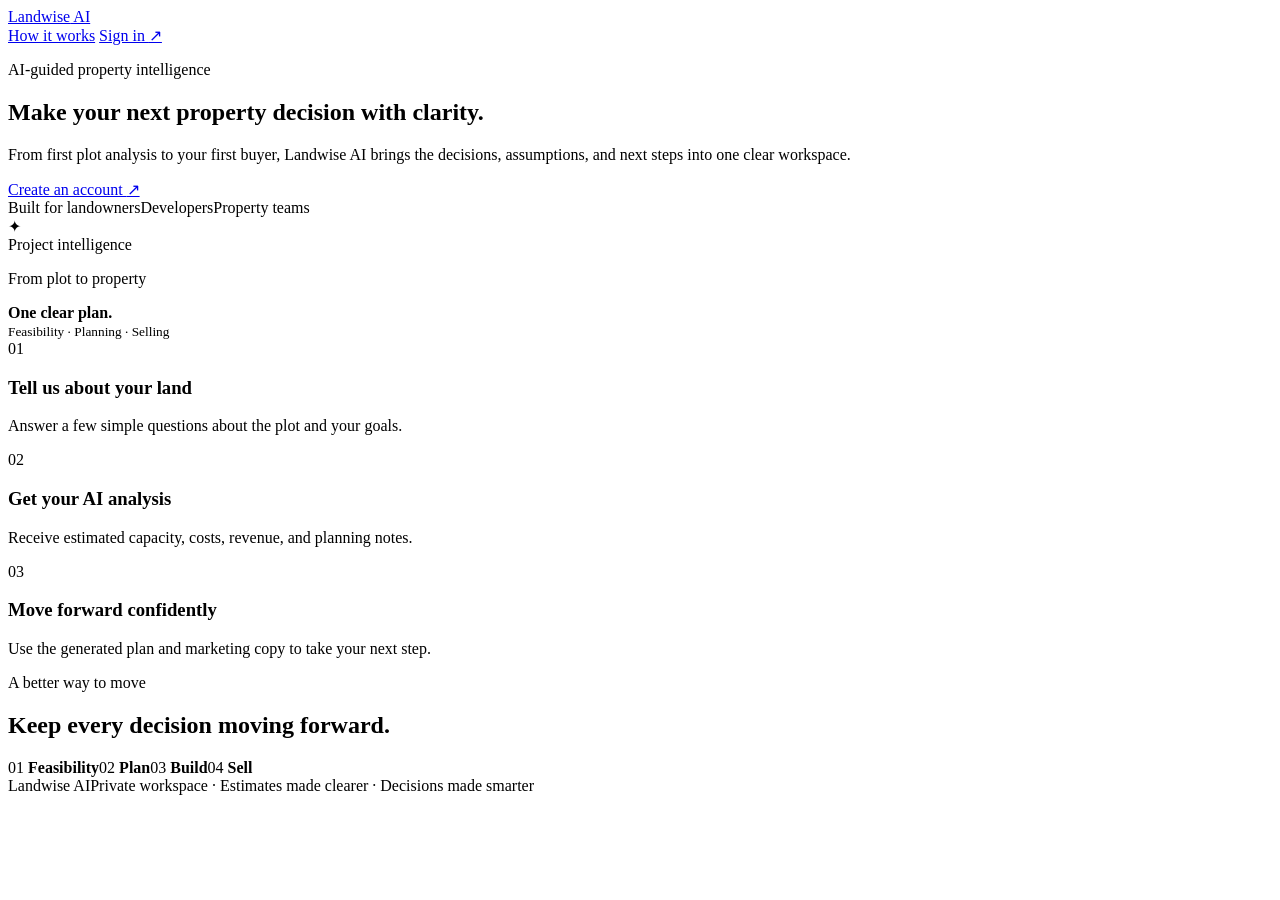
==== app/static/index.html @ 78c3d620 "Move land analysis into private workspace" ====
<!doctype html>
<html lang="en">
  <head>
    <meta charset="UTF-8" />
    <meta name="viewport" content="width=device-width, initial-scale=1.0" />
    <meta name="description" content="Landwise AI helps you understand what to build, what it may cost, and how to market your property." />
    <link rel="canonical" href="https://landwiseai.com/" />
    <meta property="og:type" content="website" />
    <meta property="og:site_name" content="Landwise AI" />
    <meta property="og:title" content="Landwise AI | Build with confidence" />
    <meta property="og:description" content="Turn your land into a smarter investment with AI-guided feasibility planning." />
    <meta property="og:url" content="https://landwiseai.com/" />
    <title>Landwise AI | Build with confidence</title>
    <link rel="icon" type="image/svg+xml" href="/landwise-favicon.svg" />
    <link rel="stylesheet" href="/style.css" />
  </head>
  <body>
    <header class="site-header">
      <a class="brand" href="/">Landwise<span> AI</span></a>
      <nav class="site-nav" aria-label="Primary navigation">
        <a href="#workflow">How it works</a>
        <a class="header-link" href="/login.html">Sign in <span>↗</span></a>
      </nav>
    </header>

    <main>
      <section class="hero">
        <div class="hero-copy">
          <p class="eyebrow">AI-guided property intelligence</p>
          <h1>Make your next property decision with clarity.</h1>
          <p class="hero-text">From first plot analysis to your first buyer, Landwise AI brings the decisions, assumptions, and next steps into one clear workspace.</p>
          <a class="button button-light" href="/login.html">Create an account <span>↗</span></a>
          <div class="hero-proof"><span>Built for landowners</span><span>Developers</span><span>Property teams</span></div>
        </div>
        <div class="hero-card">
          <div class="orb">✦</div>
          <div class="status-line"><span class="status-dot"></span> Project intelligence</div>
          <p>From plot to property</p>
          <strong>One clear plan.</strong>
          <div class="mini-progress"><span></span></div>
          <small>Feasibility · Planning · Selling</small>
        </div>
      </section>

      <section class="steps" id="workflow" aria-label="How it works">
        <article><span>01</span><h3>Tell us about your land</h3><p>Answer a few simple questions about the plot and your goals.</p></article>
        <article><span>02</span><h3>Get your AI analysis</h3><p>Receive estimated capacity, costs, revenue, and planning notes.</p></article>
        <article><span>03</span><h3>Move forward confidently</h3><p>Use the generated plan and marketing copy to take your next step.</p></article>
      </section>

      <section class="workflow-band">
        <div><p class="eyebrow">A better way to move</p><h2>Keep every decision moving forward.</h2></div>
        <div class="workflow-track" aria-label="Development workflow">
          <span class="active">01 <b>Feasibility</b></span><i></i><span>02 <b>Plan</b></span><i></i><span>03 <b>Build</b></span><i></i><span>04 <b>Sell</b></span>
        </div>
      </section>

    </main>
    <footer><span>Landwise AI</span><span>Private workspace · Estimates made clearer · Decisions made smarter</span></footer>
  </body>
</html>
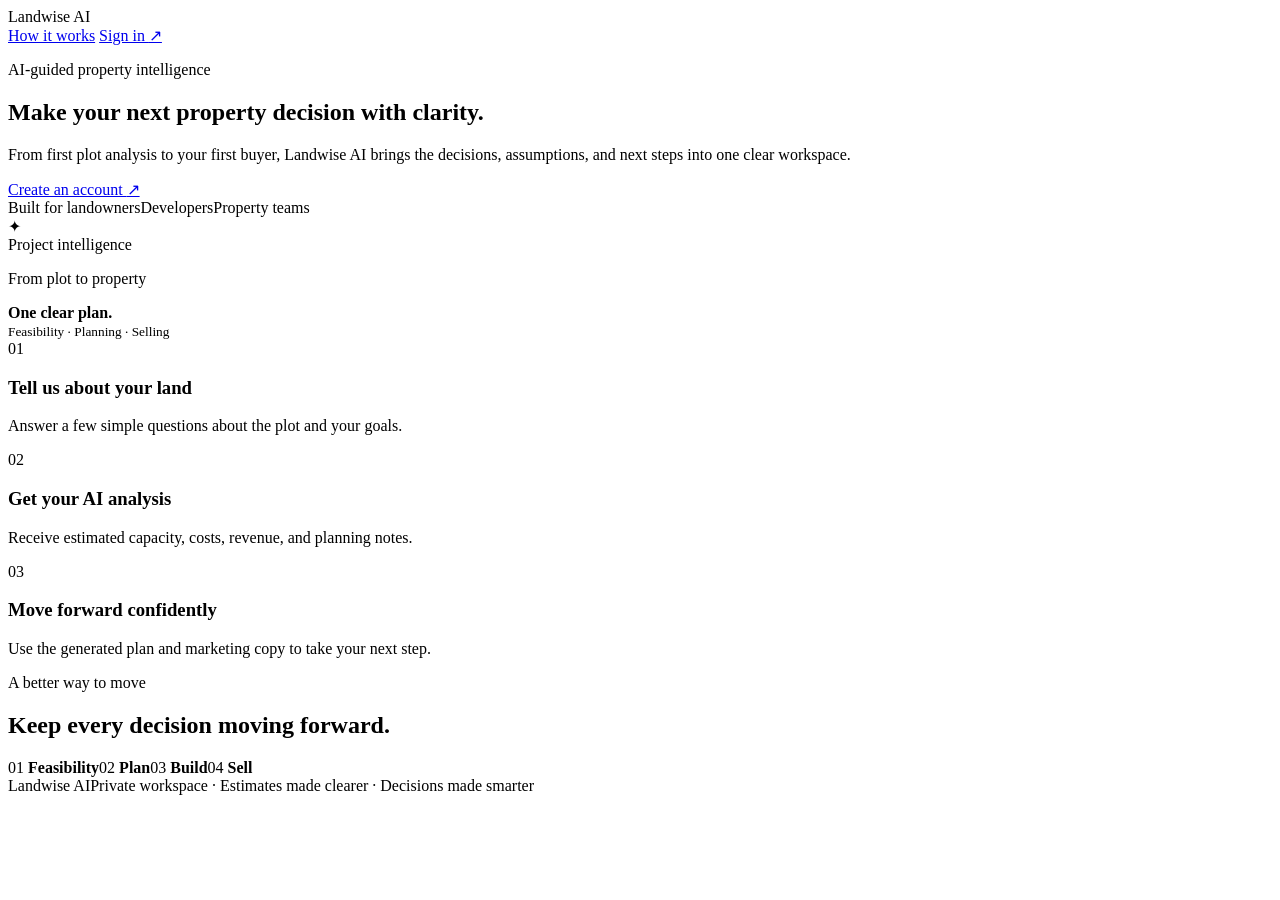
==== commit 1035274b: "Improve storage diagnostics and homepage branding" ====
--- a/app/static/index.html
+++ b/app/static/index.html
@@ -16,7 +16,7 @@
   </head>
   <body>
     <header class="site-header">
-      <a class="brand" href="/">Landwise<span> AI</span></a>
+      <span class="brand">Landwise<span> AI</span></span>
       <nav class="site-nav" aria-label="Primary navigation">
         <a href="#workflow">How it works</a>
         <a class="header-link" href="/login.html">Sign in <span>↗</span></a>
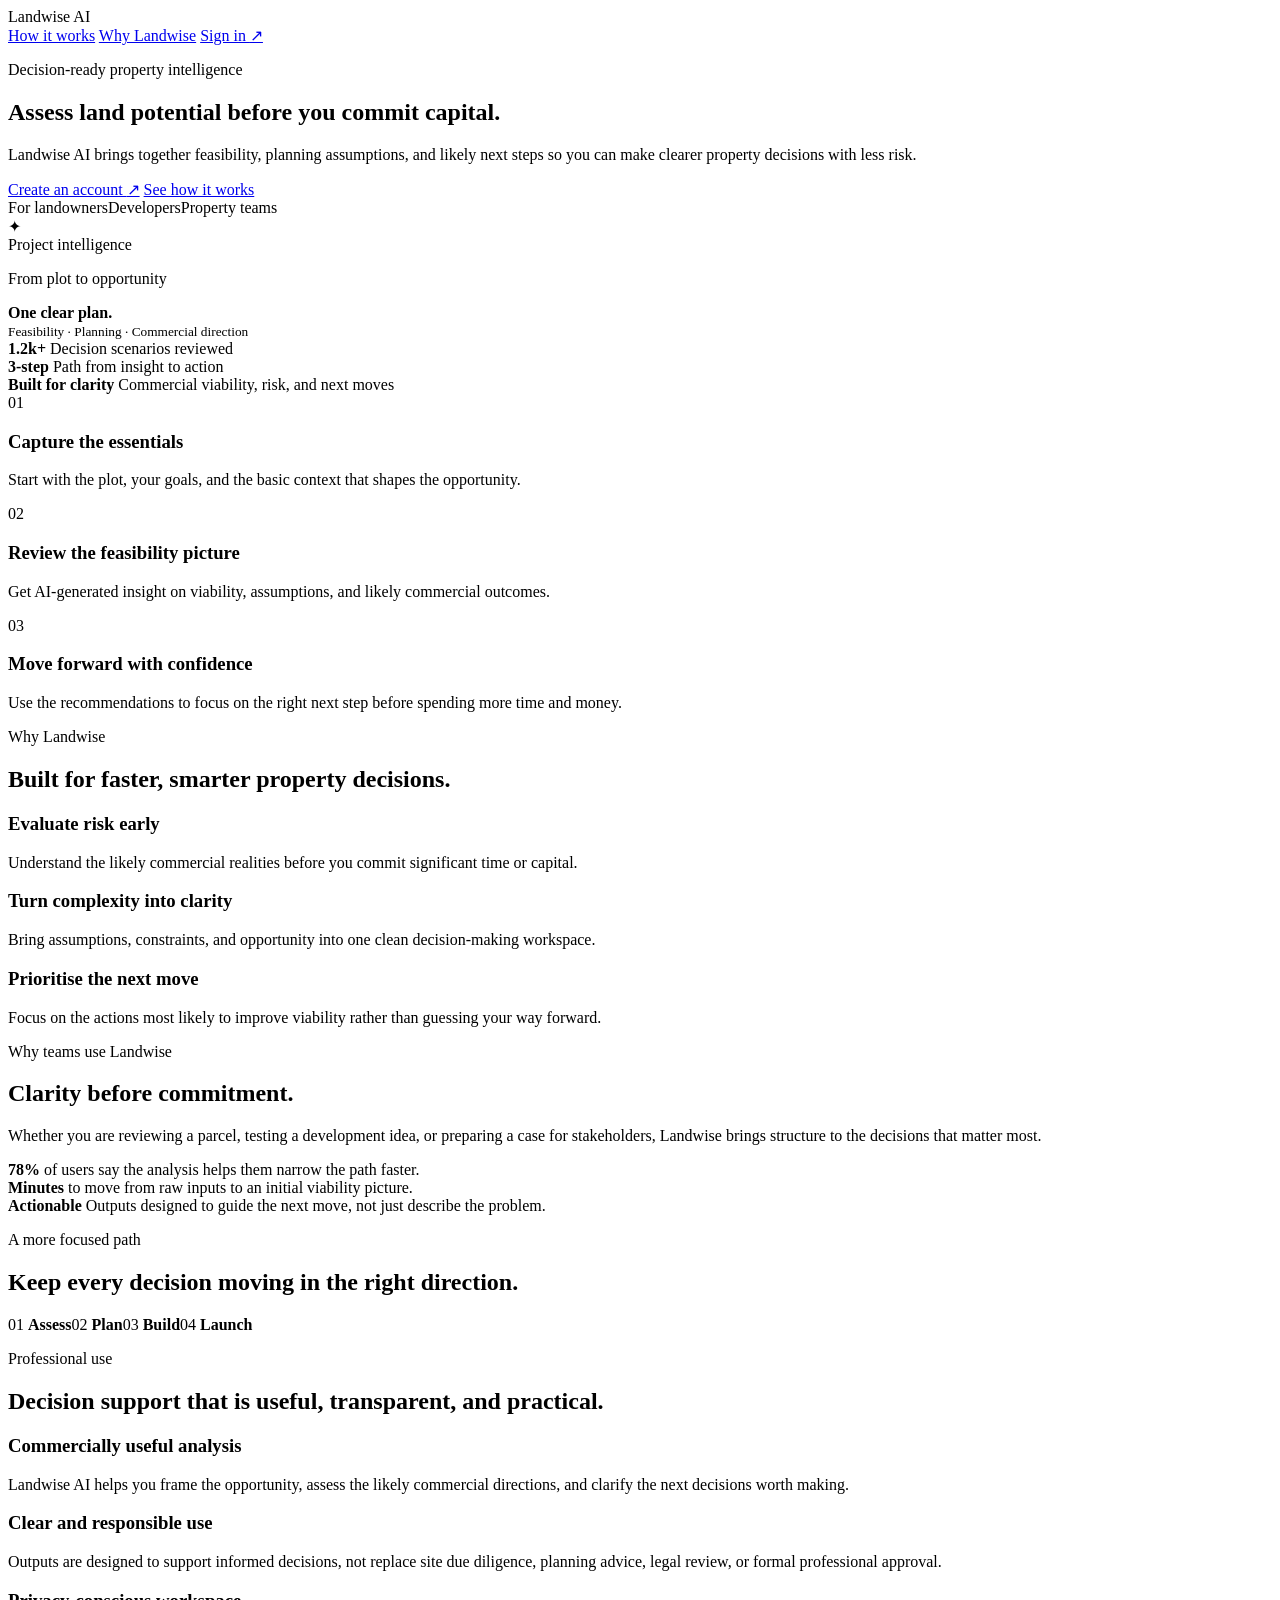
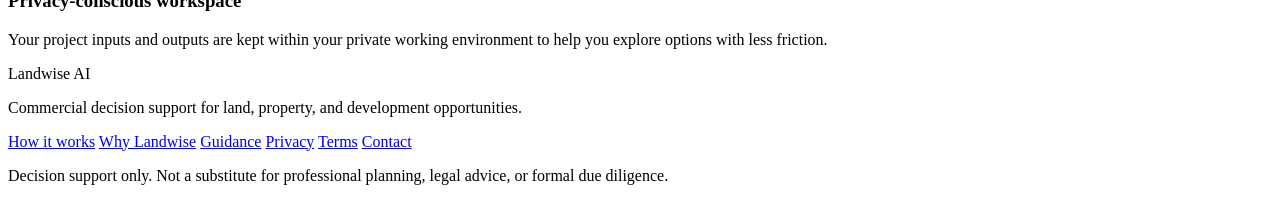
==== commit ddeac07d: "Refine homepage and auth transition polish" ====
--- a/app/static/index.html
+++ b/app/static/index.html
@@ -19,6 +19,7 @@
       <span class="brand">Landwise<span> AI</span></span>
       <nav class="site-nav" aria-label="Primary navigation">
         <a href="#workflow">How it works</a>
+        <a href="#trust">Why Landwise</a>
         <a class="header-link" href="/login.html">Sign in <span>↗</span></a>
       </nav>
     </header>
@@ -26,36 +27,149 @@
     <main>
       <section class="hero">
         <div class="hero-copy">
-          <p class="eyebrow">AI-guided property intelligence</p>
-          <h1>Make your next property decision with clarity.</h1>
-          <p class="hero-text">From first plot analysis to your first buyer, Landwise AI brings the decisions, assumptions, and next steps into one clear workspace.</p>
-          <a class="button button-light" href="/login.html">Create an account <span>↗</span></a>
-          <div class="hero-proof"><span>Built for landowners</span><span>Developers</span><span>Property teams</span></div>
+          <p class="eyebrow">Decision-ready property intelligence</p>
+          <h1>Assess land potential before you commit capital.</h1>
+          <p class="hero-text">Landwise AI brings together feasibility, planning assumptions, and likely next steps so you can make clearer property decisions with less risk.</p>
+          <div class="hero-actions">
+            <a class="button button-light" href="/login.html?mode=register">Create an account <span>↗</span></a>
+            <a class="button button-secondary" href="#workflow">See how it works</a>
+          </div>
+          <div class="hero-proof"><span>For landowners</span><span>Developers</span><span>Property teams</span></div>
         </div>
         <div class="hero-card">
           <div class="orb">✦</div>
           <div class="status-line"><span class="status-dot"></span> Project intelligence</div>
-          <p>From plot to property</p>
+          <p>From plot to opportunity</p>
           <strong>One clear plan.</strong>
           <div class="mini-progress"><span></span></div>
-          <small>Feasibility · Planning · Selling</small>
+          <small>Feasibility · Planning · Commercial direction</small>
+        </div>
+      </section>
+
+      <section class="trust-bar" id="trust" aria-label="Landwise trust indicators">
+        <div>
+          <strong>1.2k+</strong>
+          <span>Decision scenarios reviewed</span>
+        </div>
+        <div>
+          <strong>3-step</strong>
+          <span>Path from insight to action</span>
+        </div>
+        <div>
+          <strong>Built for clarity</strong>
+          <span>Commercial viability, risk, and next moves</span>
         </div>
       </section>
 
       <section class="steps" id="workflow" aria-label="How it works">
-        <article><span>01</span><h3>Tell us about your land</h3><p>Answer a few simple questions about the plot and your goals.</p></article>
-        <article><span>02</span><h3>Get your AI analysis</h3><p>Receive estimated capacity, costs, revenue, and planning notes.</p></article>
-        <article><span>03</span><h3>Move forward confidently</h3><p>Use the generated plan and marketing copy to take your next step.</p></article>
+        <article><span>01</span><h3>Capture the essentials</h3><p>Start with the plot, your goals, and the basic context that shapes the opportunity.</p></article>
+        <article><span>02</span><h3>Review the feasibility picture</h3><p>Get AI-generated insight on viability, assumptions, and likely commercial outcomes.</p></article>
+        <article><span>03</span><h3>Move forward with confidence</h3><p>Use the recommendations to focus on the right next step before spending more time and money.</p></article>
+      </section>
+
+      <section class="feature-band" aria-label="Why choose Landwise AI">
+        <div class="section-heading compact">
+          <p class="eyebrow">Why Landwise</p>
+          <h2>Built for faster, smarter property decisions.</h2>
+        </div>
+        <div class="feature-grid">
+          <article>
+            <h3>Evaluate risk early</h3>
+            <p>Understand the likely commercial realities before you commit significant time or capital.</p>
+          </article>
+          <article>
+            <h3>Turn complexity into clarity</h3>
+            <p>Bring assumptions, constraints, and opportunity into one clean decision-making workspace.</p>
+          </article>
+          <article>
+            <h3>Prioritise the next move</h3>
+            <p>Focus on the actions most likely to improve viability rather than guessing your way forward.</p>
+          </article>
+        </div>
+      </section>
+
+      <section class="proof-band" aria-label="Customer proof and trust indicators">
+        <div class="proof-copy">
+          <p class="eyebrow">Why teams use Landwise</p>
+          <h2>Clarity before commitment.</h2>
+          <p>Whether you are reviewing a parcel, testing a development idea, or preparing a case for stakeholders, Landwise brings structure to the decisions that matter most.</p>
+        </div>
+        <div class="proof-grid">
+          <article>
+            <strong>78%</strong>
+            <span>of users say the analysis helps them narrow the path faster.</span>
+          </article>
+          <article>
+            <strong>Minutes</strong>
+            <span>to move from raw inputs to an initial viability picture.</span>
+          </article>
+          <article>
+            <strong>Actionable</strong>
+            <span>Outputs designed to guide the next move, not just describe the problem.</span>
+          </article>
+        </div>
       </section>
 
       <section class="workflow-band">
-        <div><p class="eyebrow">A better way to move</p><h2>Keep every decision moving forward.</h2></div>
+        <div><p class="eyebrow">A more focused path</p><h2>Keep every decision moving in the right direction.</h2></div>
         <div class="workflow-track" aria-label="Development workflow">
-          <span class="active">01 <b>Feasibility</b></span><i></i><span>02 <b>Plan</b></span><i></i><span>03 <b>Build</b></span><i></i><span>04 <b>Sell</b></span>
+          <span class="active">01 <b>Assess</b></span><i></i><span>02 <b>Plan</b></span><i></i><span>03 <b>Build</b></span><i></i><span>04 <b>Launch</b></span>
+        </div>
+      </section>
+
+      <section class="legal-band" id="legal" aria-label="Professional guidance and trust information">
+        <div class="section-heading compact">
+          <p class="eyebrow">Professional use</p>
+          <h2>Decision support that is useful, transparent, and practical.</h2>
+        </div>
+        <div class="legal-grid">
+          <article>
+            <h3>Commercially useful analysis</h3>
+            <p>Landwise AI helps you frame the opportunity, assess the likely commercial directions, and clarify the next decisions worth making.</p>
+          </article>
+          <article>
+            <h3>Clear and responsible use</h3>
+            <p>Outputs are designed to support informed decisions, not replace site due diligence, planning advice, legal review, or formal professional approval.</p>
+          </article>
+          <article>
+            <h3>Privacy-conscious workspace</h3>
+            <p>Your project inputs and outputs are kept within your private working environment to help you explore options with less friction.</p>
+          </article>
         </div>
       </section>
 
     </main>
-    <footer><span>Landwise AI</span><span>Private workspace · Estimates made clearer · Decisions made smarter</span></footer>
+    <footer class="site-footer">
+      <div class="footer-brand">
+        <span class="brand">Landwise<span> AI</span></span>
+        <p>Commercial decision support for land, property, and development opportunities.</p>
+      </div>
+      <div class="footer-links" aria-label="Footer links">
+        <a href="#workflow">How it works</a>
+        <a href="#trust">Why Landwise</a>
+        <a href="#legal">Guidance</a>
+        <a href="#">Privacy</a>
+        <a href="#">Terms</a>
+        <a href="#">Contact</a>
+      </div>
+      <p class="footer-meta">Decision support only. Not a substitute for professional planning, legal advice, or formal due diligence.</p>
+    </footer>
+    <div id="page-transition" class="page-transition" aria-hidden="true"></div>
+    <script>
+      const transitionOverlay = document.getElementById('page-transition');
+      document.addEventListener('click', (event) => {
+        const anchor = event.target.closest('a[href="/login.html"]');
+        const registerAnchor = event.target.closest('a[href="/login.html?mode=register"]');
+        const target = anchor || registerAnchor;
+        if (!target) return;
+        event.preventDefault();
+        document.body.classList.add('page-transitioning');
+        transitionOverlay?.classList.remove('is-hidden');
+        setTimeout(() => { window.location.href = target.getAttribute('href'); }, 150);
+      });
+      window.addEventListener('load', () => {
+        requestAnimationFrame(() => transitionOverlay?.classList.add('is-hidden'));
+      });
+    </script>
   </body>
 </html>
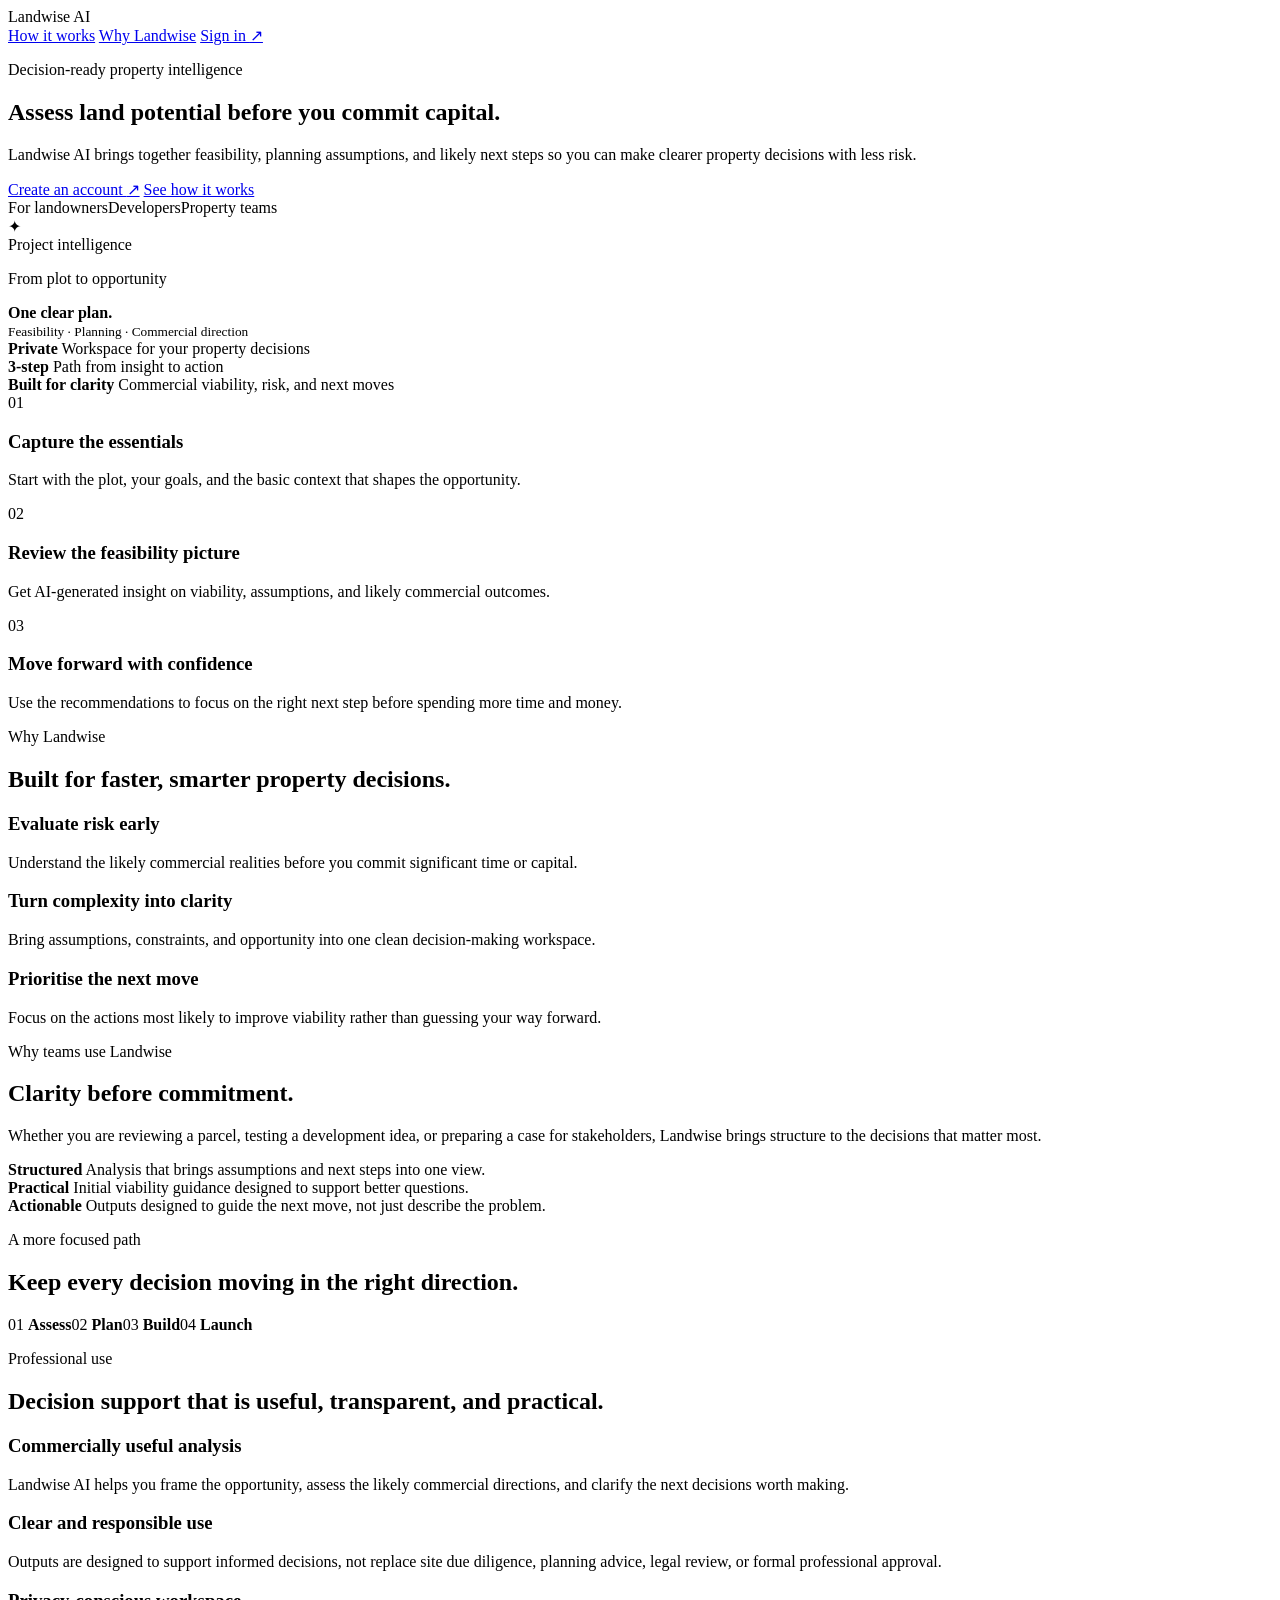
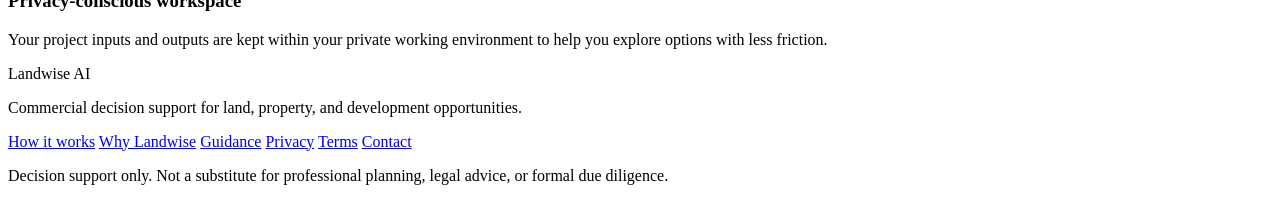
==== commit c966dc59: "Polish product experience and local storage" ====
--- a/app/static/index.html
+++ b/app/static/index.html
@@ -48,8 +48,8 @@
 
       <section class="trust-bar" id="trust" aria-label="Landwise trust indicators">
         <div>
-          <strong>1.2k+</strong>
-          <span>Decision scenarios reviewed</span>
+          <strong>Private</strong>
+          <span>Workspace for your property decisions</span>
         </div>
         <div>
           <strong>3-step</strong>
@@ -96,12 +96,12 @@
         </div>
         <div class="proof-grid">
           <article>
-            <strong>78%</strong>
-            <span>of users say the analysis helps them narrow the path faster.</span>
+            <strong>Structured</strong>
+            <span>Analysis that brings assumptions and next steps into one view.</span>
           </article>
           <article>
-            <strong>Minutes</strong>
-            <span>to move from raw inputs to an initial viability picture.</span>
+            <strong>Practical</strong>
+            <span>Initial viability guidance designed to support better questions.</span>
           </article>
           <article>
             <strong>Actionable</strong>
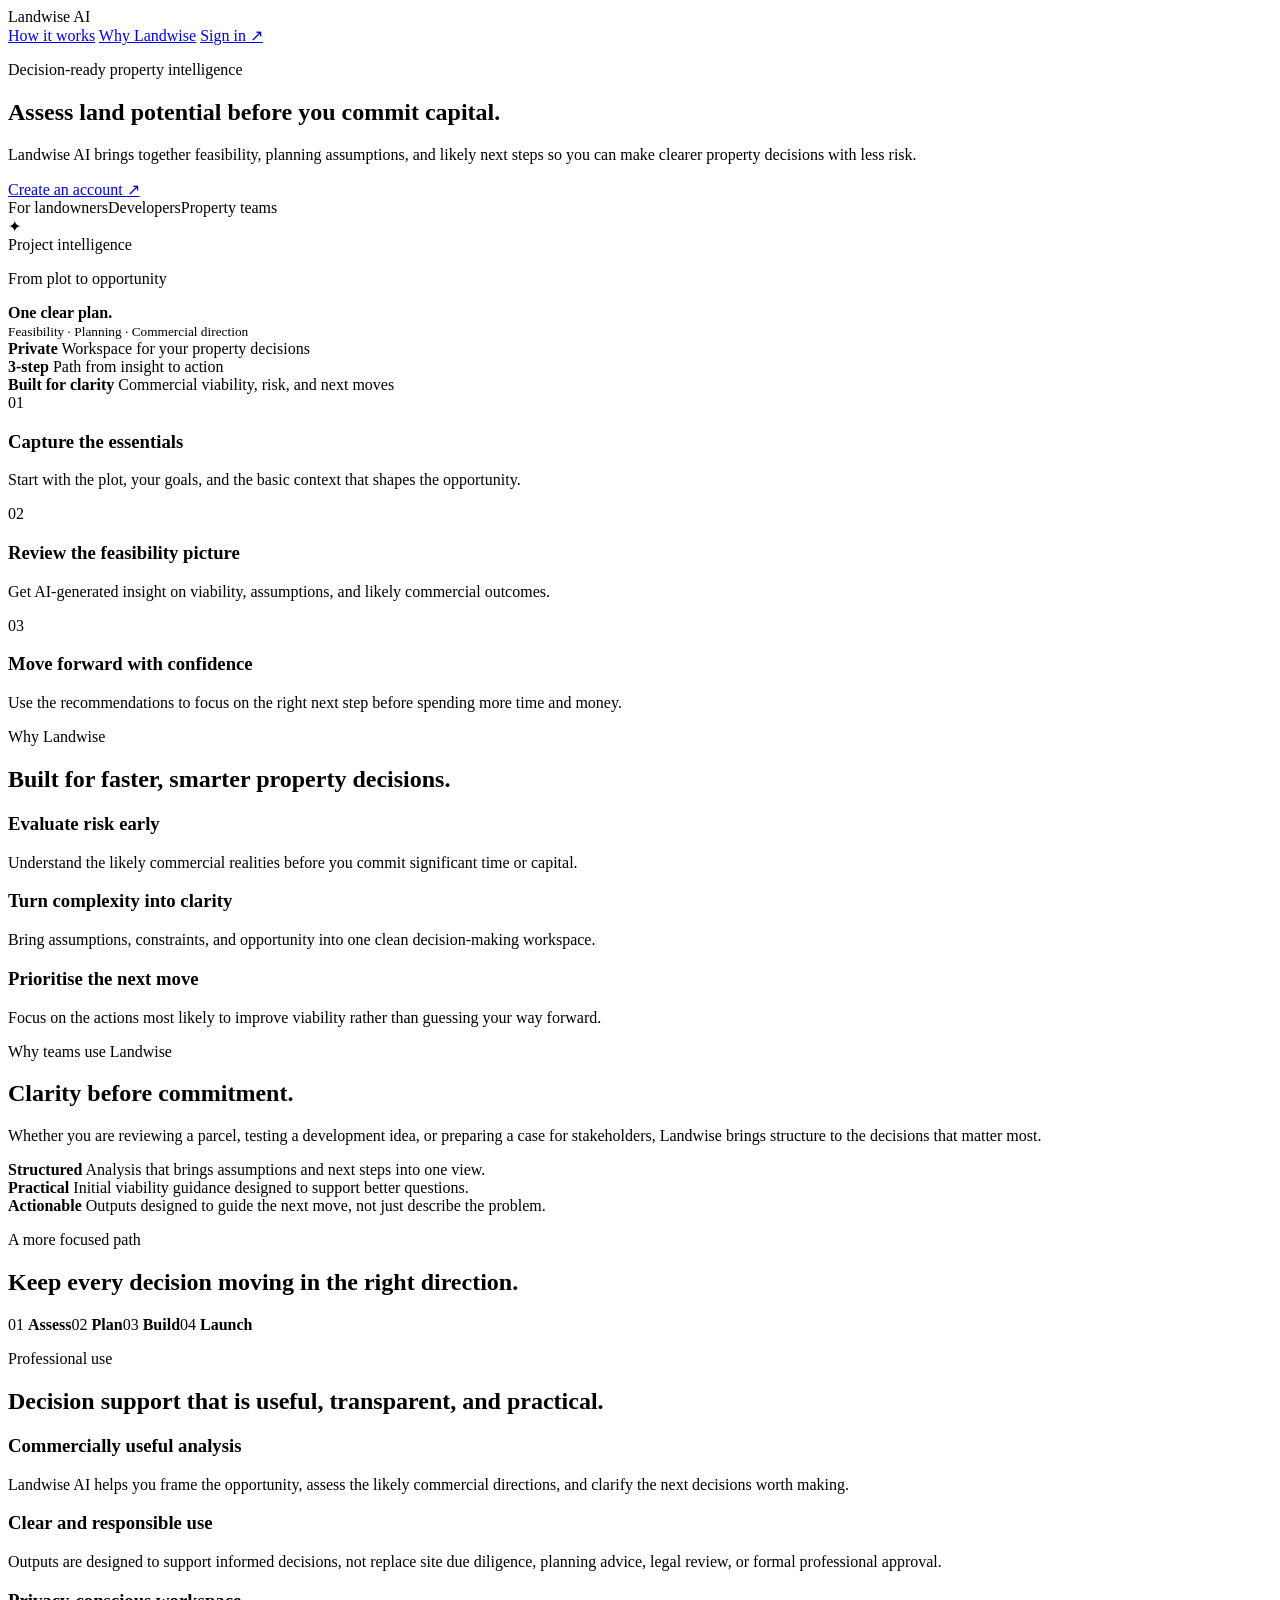
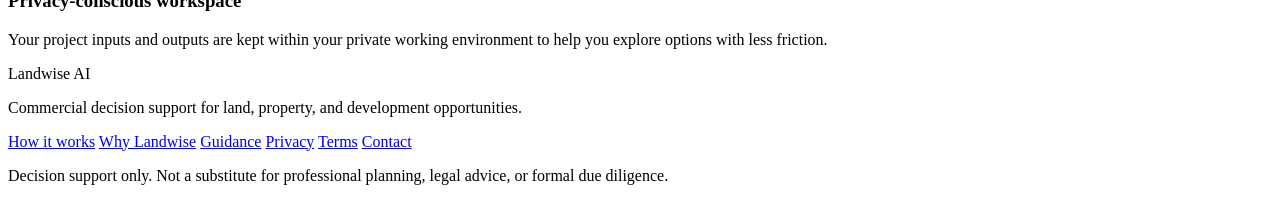
==== commit a1a4d222: "Simplify homepage navigation CTA" ====
--- a/app/static/index.html
+++ b/app/static/index.html
@@ -32,7 +32,6 @@
           <p class="hero-text">Landwise AI brings together feasibility, planning assumptions, and likely next steps so you can make clearer property decisions with less risk.</p>
           <div class="hero-actions">
             <a class="button button-light" href="/login.html?mode=register">Create an account <span>↗</span></a>
-            <a class="button button-secondary" href="#workflow">See how it works</a>
           </div>
           <div class="hero-proof"><span>For landowners</span><span>Developers</span><span>Property teams</span></div>
         </div>
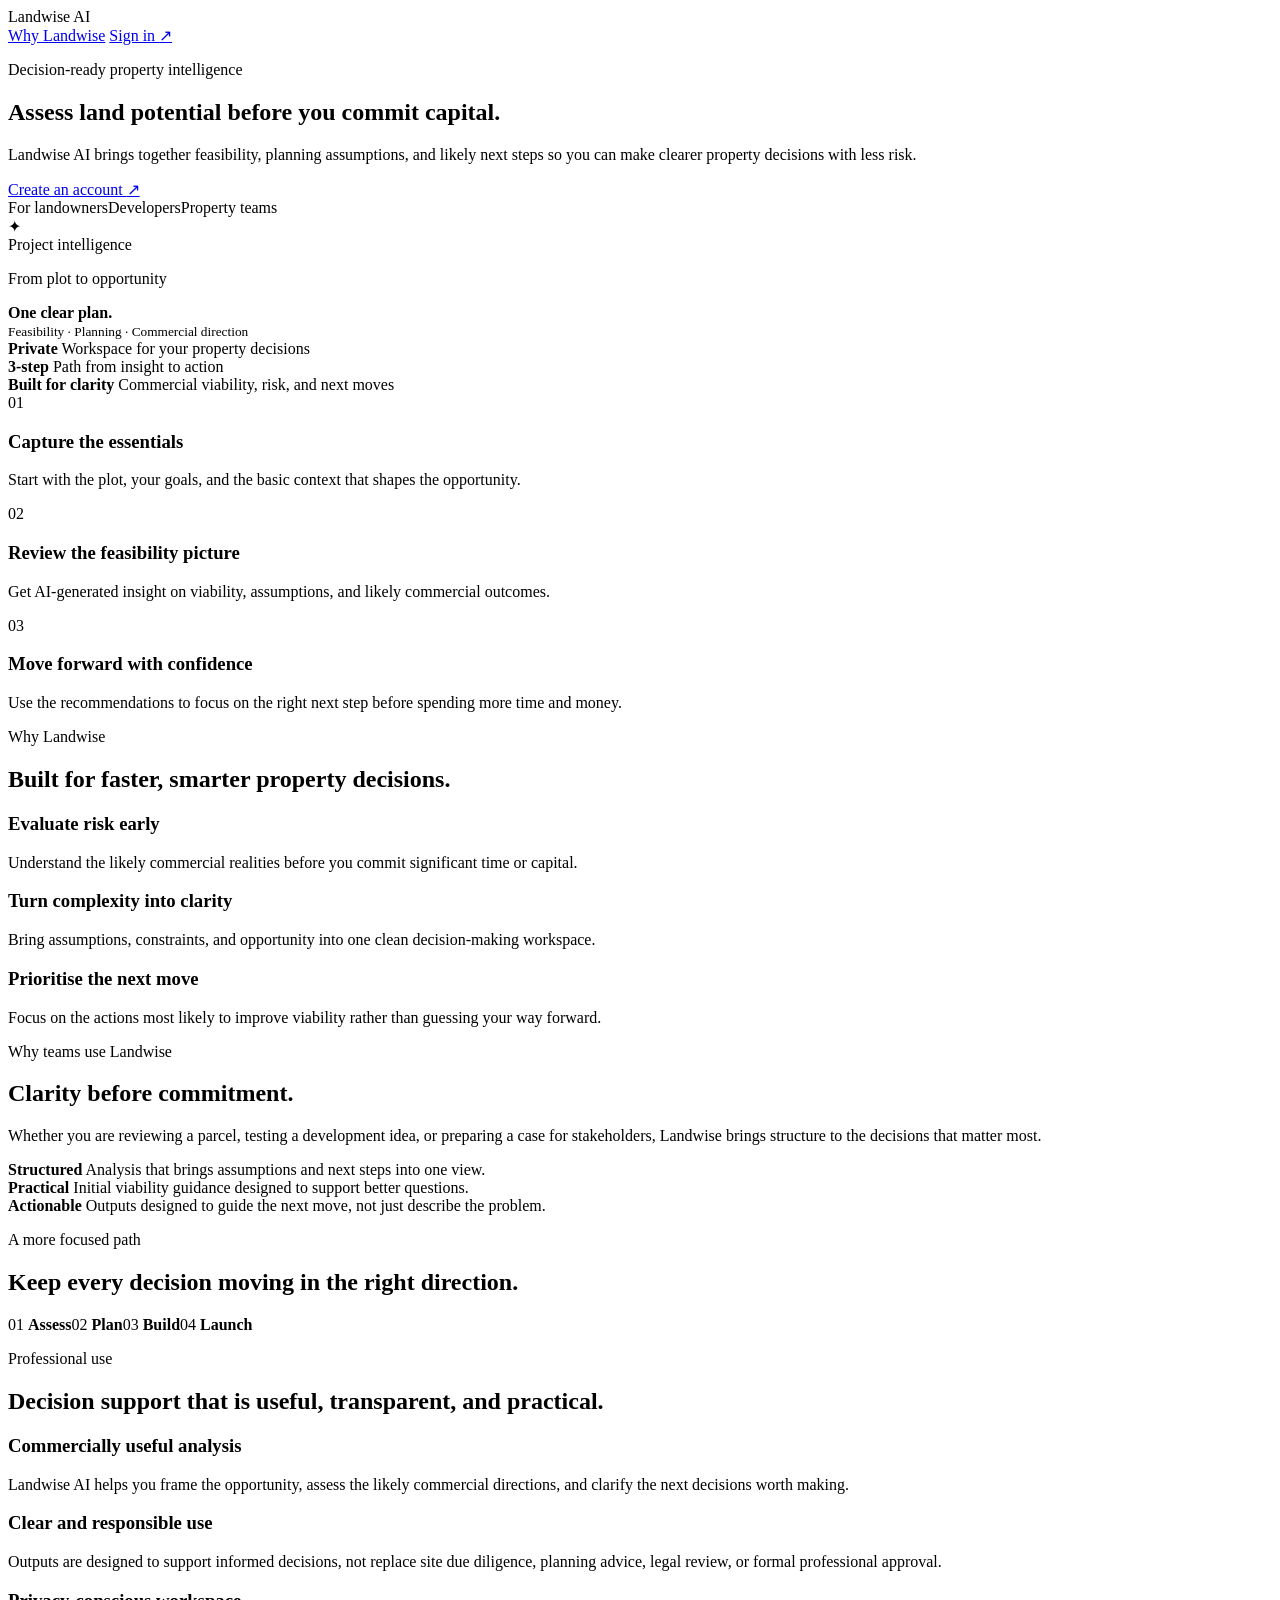
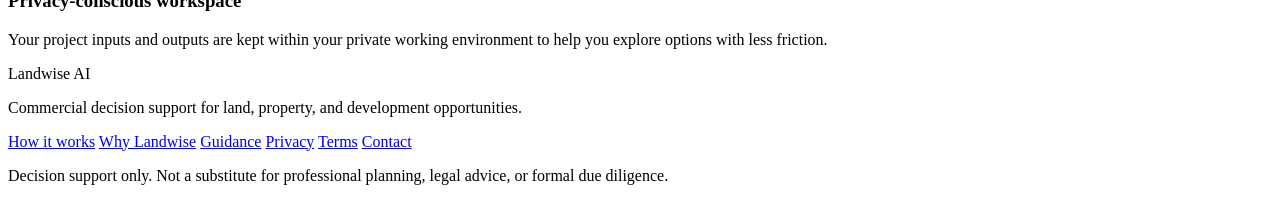
==== commit bfebc313: "Remove homepage How it works navigation" ====
--- a/app/static/index.html
+++ b/app/static/index.html
@@ -18,7 +18,6 @@
     <header class="site-header">
       <span class="brand">Landwise<span> AI</span></span>
       <nav class="site-nav" aria-label="Primary navigation">
-        <a href="#workflow">How it works</a>
         <a href="#trust">Why Landwise</a>
         <a class="header-link" href="/login.html">Sign in <span>↗</span></a>
       </nav>
